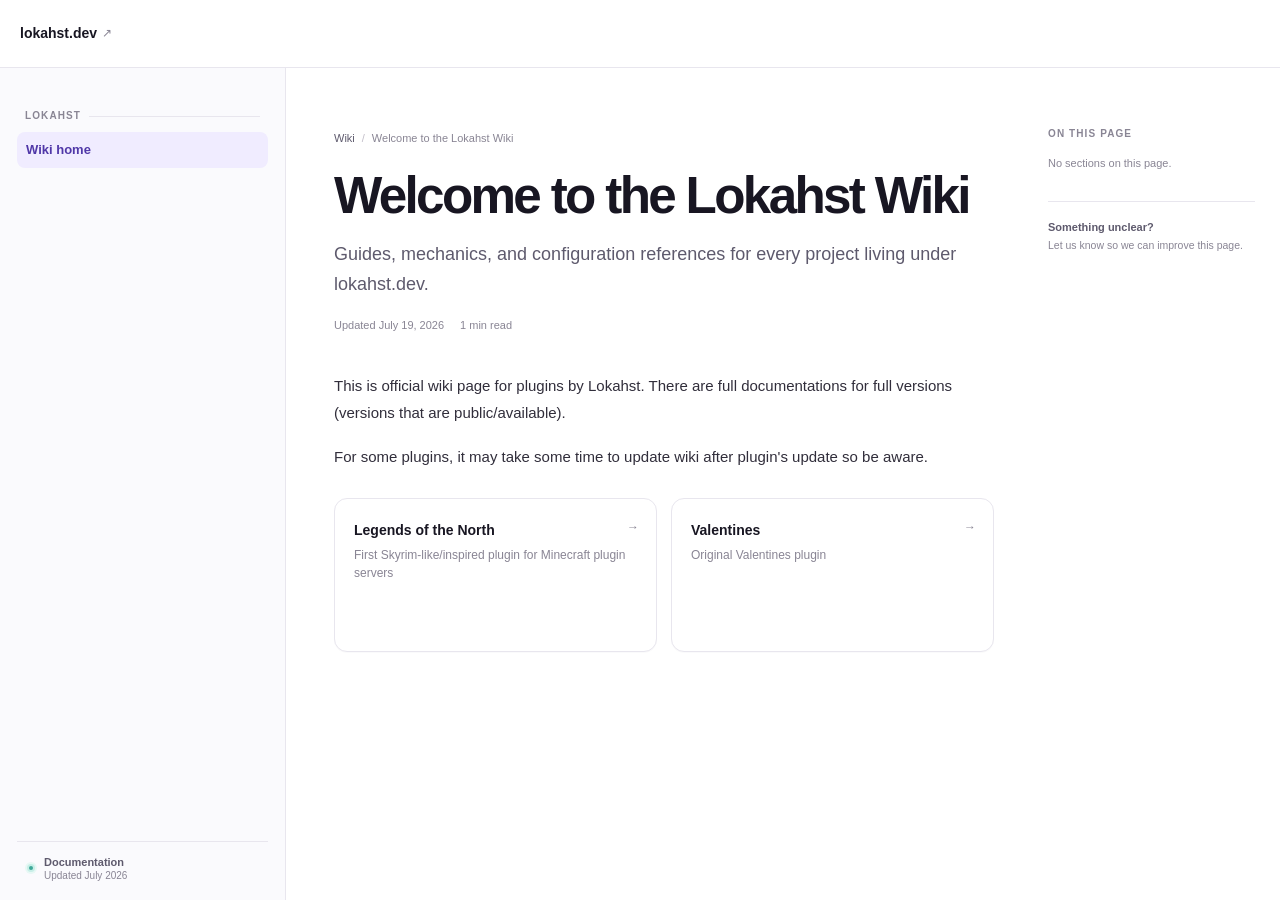
==== index.html @ 02d6e1db "Add files via upload" ====
<html lang="en">
  <head>
    <meta charset="UTF-8">
    <meta http-equiv="X-UA-Compatible" content="IE=edge">
    <meta name="viewport" content="width=device-width, initial-scale=1">
    <link rel="stylesheet" href="/styling/style.css">
    <link rel="stylesheet" href="/styling/markdown.css">
    <link rel="stylesheet" href="/styling/responsive.css">

    <title>Lokahst.dev - wiki</title>

    <meta name="description" content="Documentation for all Lokahst's plugins.">
    <meta name="author" content="Lokahst.dev">
    <meta name="robots" content="index, follow, max-image-preview:large">
    <meta name="googlebot" content="index, follow">
    <meta name="theme-color" content="#f7f8fa">
    <meta name="application-name" content="Lokahst.dev">
    <meta name="generator" content="Lokahst.dev">
    <meta name="referrer" content="strict-origin-when-cross-origin">
    <link rel="canonical" href="https://wiki.lokahst.dev/">
    <link rel="icon" href="https://avatars.githubusercontent.com/u/301464382?s=400">
    <link rel="icon" type="image/png" sizes="512x512" href="https://avatars.githubusercontent.com/u/301464382?s=400">
    <link rel="icon" type="image/png" sizes="256x256" href="https://avatars.githubusercontent.com/u/301464382?s=400">
    <link rel="apple-touch-icon" sizes="180x180" href="https://avatars.githubusercontent.com/u/301464382?s=400">

    <meta property="og:type" content="website">
    <meta property="og:site_name" content="LokAhst">
    <meta property="og:title" content="Lokahst.dev - wiki">
    <meta property="og:description" content="Documentation for all Lokahst's plugins.">
    <meta property="og:url" content="https://wiki.lokahst.dev/">
    <meta property="og:image" content="https://avatars.githubusercontent.com/u/301464382?s=400">

    <meta property="og:image:width" content="1200">

    <meta property="og:image:height" content="630">

    <meta property="og:image:alt" content="Minecraft Plugin Developer">
    <meta name="twitter:card" content="summary_large_image">
    <meta name="twitter:title" content="Lokahst.dev - wiki">
    <meta name="twitter:description" content="Documentation for all Lokahst's plugins.">
    <meta name="twitter:image" content="https://avatars.githubusercontent.com/u/301464382?s=400">

    <meta name="keywords" content="LokAhst, Lokahst developer, developer, Minecraft, Java, Bedrock, Minecraft plugin developer, Minecraft plugins, PaperMC, mc, RPG, Minecraft RPG plugins, Modrinth, spigot, bukkit, purpur, Minecraft survival, Minecraft adventure, Minecraft skyrim-focused plugin, LOTN, Legends of the North, Valentines plugin, Minecraft Valentines, Minecraft skyrim-like plugin, Skyrim, The Elder Scrolls V">
    <script type="application/ld+json">
      {
        "@context": "https://schema.org",
        "@type": "Person",
        "name": "Lokahst.dev",
        "url": "https://wiki.lokahst.dev",
        "logo": "https://avatars.githubusercontent.com/u/301464382?s=400",
        "description": "Documentation for all Lokahst's plugins.",
        "sameAs": ["https://github.com/lokahst", "https://modrinth.com/user/lokahst", "https://lokahst.dev/discord"]
      }
    </script>
  </head>

  <body>
    <a class="skip-link" href="#wiki-content">Skip to content</a>

    <header class="topbar">
      <div class="topbar__brand">
        <button class="menu-button" id="menu-button" type="button" aria-label="Open navigation" aria-expanded="false">Menu</button>
        <a class="site-link" href="https://lokahst.dev" target="_blank" rel="noreferrer">lokahst.dev <span aria-hidden="true">↗</span></a>
      </div>
    </header>

    <div class="app-shell">
      <aside class="sidebar" id="sidebar" aria-label="Documentation navigation">
        <div class="sidebar__inner">
          <nav class="nav-tree" id="nav-tree"></nav>

          <div class="sidebar__footer">
            <span class="status-dot" aria-hidden="true"></span>
            <span><strong>Documentation</strong><small>Updated July 2026</small></span>
          </div>
        </div>
      </aside>

      <button class="sidebar-scrim" id="sidebar-scrim" type="button" aria-label="Close navigation" hidden></button>

      <main class="main-column">
        <div class="content-wrap">
          <article class="wiki-article" id="wiki-content" tabindex="-1" aria-live="polite">
            <div class="loading-state">
              <span class="loading-state__mark"></span>
              <span>Opening the wiki...</span>
            </div>
          </article>
        </div>
      </main>

      <aside class="toc" id="toc" aria-label="On this page">
        <div class="toc__inner">
          <p class="eyebrow">On this page</p>
          <nav id="toc-links"></nav>
          <div class="toc__help">
            <p><strong>Something unclear?</strong><span>Let us know so we can improve this page.</span></p>
          </div>
        </div>
      </aside>
    </div>

    <noscript>
      <div class="noscript">This wiki needs JavaScript enabled to load Markdown pages.</div>
    </noscript>

    <script src="/scripting/projects.js"></script>
    <script src="/scripting/markdown.js"></script>
    <script src="/scripting/wiki.js"></script>
  </body>
</html>
---- styling/style.css ----
:root{color-scheme:light;--paper:#fff;--paper-soft:#fafafd;--ink:#181622;--ink-soft:#5e5a6d;--ink-faint:#898594;--line:#e8e6ee;--line-strong:#dcd9e5;--accent:#6b52c8;--accent-dark:#5038a8;--accent-soft:#f0ecff;--accent-softer:#f8f6ff;--shadow-sm:0 1px 2px #1816220d 0 6px 18px #1816220a;--shadow-lg:0 24px 70px #1f1a302e;--topbar-height:68px;--sidebar-width:286px;--toc-width:238px;font-family:Inter,ui-sans-serif,-apple-system,BlinkMacSystemFont,"Segoe UI",sans-serif;font-synthesis:none}
*{box-sizing:border-box}
html{scroll-behavior:smooth;scroll-padding-top:calc(var(--topbar-height) + 28px)}
body{margin:0;min-width:320px;background:var(--paper);color:var(--ink);font-size:15px;line-height:1.6;-webkit-font-smoothing:antialiased}
button{font:inherit}
button,a{-webkit-tap-highlight-color:transparent}
a{color:inherit}
.skip-link{position:fixed;z-index:100;top:10px;left:10px;padding:9px 13px;border-radius:8px;background:var(--ink);color:#fff;transform:translateY(-150%);transition:transform 160ms ease}
.skip-link:focus{transform:translateY(0)}
.topbar{position:fixed;z-index:40;inset:0 0 auto 0;height:var(--topbar-height);display:flex;align-items:center;justify-content:flex-start;padding:0 24px 0 20px;border-bottom:1px solid var(--line);background:#fffffff0;backdrop-filter:blur(14px)}
.topbar__brand{display:flex;align-items:center}
.site-link{display:inline-flex;align-items:center;gap:5px;color:var(--ink);font-size:14px;font-weight:700;text-decoration:none}
.site-link:hover{color:var(--accent)}
.site-link span{color:var(--ink-faint);font-size:12px}
.menu-button{display:none;padding:7px 10px;border:1px solid var(--line);border-radius:8px;background:var(--paper);color:var(--ink);font-size:12px;font-weight:650;cursor:pointer;margin-right:10px}
.app-shell{min-height:100vh;display:grid;grid-template-columns:var(--sidebar-width) minmax(0,1fr) var(--toc-width);padding-top:var(--topbar-height)}
.sidebar{position:fixed;z-index:30;top:var(--topbar-height);bottom:0;left:0;width:var(--sidebar-width);border-right:1px solid var(--line);background:var(--paper-soft);overflow:hidden}
.sidebar__inner{height:100%;display:flex;flex-direction:column;padding:18px 14px 14px;overflow-y:auto;scrollbar-width:thin;scrollbar-color:#d8d4df transparent}
.nav-tree{flex:1;padding:22px 3px 20px}
.nav-project + .nav-project{margin-top:25px}
.nav-project__title{display:flex;align-items:center;gap:8px;margin:0 8px 8px;color:var(--ink-faint);font-size:10px;font-weight:780;letter-spacing:.11em;text-transform:uppercase}
.nav-project__title::after{height:1px;flex:1;background:var(--line);content:""}
.nav-project__title span{flex:0 0 auto}
.nav-link,.nav-section__toggle{width:100%;min-height:36px;display:flex;align-items:center;gap:9px;padding:7px 9px;border:0;border-radius:8px;background:transparent;color:var(--ink-soft);font-size:13px;font-weight:560;text-align:left;text-decoration:none;cursor:pointer;transition:background 130ms ease,color 130ms ease}
.nav-link:hover,.nav-section__toggle:hover{background:#f0eef5;color:var(--ink)}
.nav-link.active{background:var(--accent-soft);color:var(--accent-dark);font-weight:700}
.nav-section__toggle span{flex:1}
.nav-section__toggle::after{width:6px;height:6px;flex:0 0 auto;margin:0 4px 0 8px;border-right:1.5px solid var(--ink-faint);border-bottom:1.5px solid var(--ink-faint);content:"";transform:rotate(-45deg);transition:transform 150ms ease}
.nav-section__toggle[aria-expanded="true"]::after{transform:rotate(45deg)}
.nav-section__children{position:relative;margin-left:16px;padding-left:9px}
.nav-section__children::before{position:absolute;inset:2px auto 5px 0;width:1px;background:var(--line);content:""}
.nav-section__children[hidden]{display:none}
.nav-section__children .nav-link{min-height:32px;padding-top:5px;padding-bottom:5px;font-size:12.5px}
.sidebar__footer{display:flex;align-items:center;gap:9px;margin:0 3px;padding:13px 10px 4px;border-top:1px solid var(--line);color:var(--ink-soft);line-height:1.3}
.sidebar__footer > span:last-child{display:flex;flex-direction:column}
.sidebar__footer strong{font-size:11px;font-weight:680}
.sidebar__footer small{color:var(--ink-faint);font-size:10px}
.status-dot{width:8px;height:8px;flex:0 0 auto;border:2px solid #c7eee7;border-radius:50%;background:#3da898;box-shadow:0 0 0 2px #e8f8f5}
.main-column{grid-column:2;min-width:0}
.content-wrap{width:min(100%,860px);margin:0 auto;padding:62px 48px 40px}
.wiki-article{min-height:58vh;outline:none}
.toc{position:fixed;z-index:10;top:var(--topbar-height);right:0;bottom:0;width:var(--toc-width);background:var(--paper)}
.toc__inner{max-height:100%;padding:58px 25px 30px 6px;overflow-y:auto}
.eyebrow{margin:0 0 13px;color:var(--ink-faint);font-size:10px;font-weight:780;letter-spacing:.11em;text-transform:uppercase}
#toc-links{display:flex;flex-direction:column}
#toc-links a{position:relative;padding:5px 0 5px 12px;border-left:1px solid var(--line);color:var(--ink-faint);font-size:12px;line-height:1.45;text-decoration:none;transition:color 130ms ease,border-color 130ms ease}
#toc-links a:hover,#toc-links a.active{border-left-color:var(--accent);color:var(--accent-dark)}
#toc-links a[data-level="3"]{padding-left:23px;font-size:11.5px}
.toc__help{display:flex;gap:10px;margin-top:28px;padding-top:18px;border-top:1px solid var(--line);color:var(--ink-faint)}
.toc__help p{display:flex;flex-direction:column;margin:0;font-size:10.5px;line-height:1.45}
.toc__help strong{margin-bottom:2px;color:var(--ink-soft);font-size:11px}
.toc-empty{color:var(--ink-faint);font-size:11px}
.loading-state{min-height:280px;display:grid;place-items:center;align-content:center;gap:15px;color:var(--ink-faint);font-size:13px}
.loading-state__mark{width:26px;height:26px;border:2px solid var(--line);border-top-color:var(--accent);border-radius:50%;animation:spin 700ms linear infinite}
@keyframes spin {
to{transform:rotate(360deg)}
}
.sidebar-scrim{display:none}
.noscript{position:fixed;z-index:100;inset:auto 16px 16px 16px;padding:12px 16px;border-radius:10px;background:#332d45;color:#fff;text-align:center}
@media (prefers-reduced-motion: reduce) {
html{scroll-behavior:auto}
*,::before,::after{scroll-behavior:auto!important;animation-duration:.01ms!important;transition-duration:.01ms!important}
}
---- styling/markdown.css ----
.article-head { margin-bottom: 38px; }
.breadcrumbs { display: flex; flex-wrap: wrap; align-items: center; gap: 7px; margin-bottom: 21px; color: var(--ink-faint); font-size: 11px; }
.breadcrumbs a { color: var(--ink-soft); text-decoration: none; }
.breadcrumbs a:hover { color: var(--accent); }
.breadcrumb-separator { color: #c2bec9; }

.article-head h1 { margin: 0; color: var(--ink); font-size: clamp(2.35rem, 4vw, 3.45rem); font-weight: 760; letter-spacing: -0.052em; line-height: 1.06; }
.article-head .lead { max-width: 690px; margin: 17px 0 0; color: var(--ink-soft); font-size: 18px; line-height: 1.65; }
.article-meta { display: flex; flex-wrap: wrap; align-items: center; gap: 7px 16px; margin-top: 18px; color: var(--ink-faint); font-size: 11px; }
.article-meta span { display: inline-flex; align-items: center; gap: 6px; }

.markdown-body { color: #312e3b; font-size: 15px; line-height: 1.78; }
.markdown-body > *:first-child { margin-top: 0; }
.markdown-body h1, .markdown-body h2, .markdown-body h3, .markdown-body h4, .markdown-body h5, .markdown-body h6 { position: relative; color: var(--ink); font-weight: 720; letter-spacing: -0.025em; scroll-margin-top: calc(var(--topbar-height) + 28px); }
.markdown-body h1 { margin: 58px 0 19px; font-size: 31px; line-height: 1.22; }
.markdown-body h2 { margin: 54px 0 17px; padding-top: 3px; font-size: 27px; line-height: 1.28; }
.markdown-body h3 { margin: 34px 0 12px; font-size: 20px; line-height: 1.35; }
.markdown-body h4 { margin: 27px 0 9px; font-size: 16px; }
.markdown-body h5, .markdown-body h6 { margin: 23px 0 8px; font-size: 14px; }
.markdown-body .heading-anchor { margin-left: 7px; color: #b7b1c4; font-weight: 500; opacity: 0; text-decoration: none; transition: opacity 130ms ease; }
.markdown-body :is(h1, h2, h3, h4, h5, h6):hover .heading-anchor, .markdown-body .heading-anchor:focus { opacity: 1; }
.markdown-body p { margin: 0 0 18px; }
.markdown-body strong { color: #262331; font-weight: 710; }
.markdown-body a { color: var(--accent-dark); font-weight: 600; text-decoration-color: #c3b9e8; text-decoration-thickness: 1px; text-underline-offset: 3px; }
.markdown-body a:hover { color: var(--accent); text-decoration-color: var(--accent); }
.markdown-body img { max-width: 100%; height: auto; display: block; margin: 24px auto; border-radius: 10px; }
.markdown-body ul, .markdown-body ol { margin: 12px 0 22px; padding-left: 23px; }
.markdown-body li { margin: 7px 0; padding-left: 4px; }
.markdown-body li::marker { color: var(--accent); font-weight: 700; }
.markdown-body hr { height: 1px; margin: 42px 0; border: 0; background: var(--line); }

.markdown-body blockquote { margin: 25px 0; padding: 16px 18px; border: 1px solid #ded8f4; border-left: 3px solid var(--accent); border-radius: 0 10px 10px 0; background: var(--accent-softer); color: #494357; }
.markdown-body blockquote > *:last-child { margin-bottom: 0; }
.markdown-body blockquote strong:first-child { color: var(--accent-dark); }

.markdown-body code { padding: 2px 5px; border: 1px solid #e4e1e9; border-radius: 5px; background: #f5f3f7; color: #a33c5d; font: 0.88em/1.5 "SFMono-Regular", Consolas, "Liberation Mono", monospace; }
.code-block { position: relative; margin: 23px 0; }
.code-block__bar { min-height: 37px; display: flex; align-items: center; justify-content: space-between; padding: 0 8px 0 14px; border: 1px solid #353140; border-bottom: 0; border-radius: 10px 10px 0 0; background: #2d2936; color: #b8b1c6; }
.code-block__bar span { font: 600 10px/1 ui-monospace, SFMono-Regular, Consolas, monospace; letter-spacing: 0.06em; text-transform: uppercase; }
.code-copy { display: flex; align-items: center; gap: 5px; padding: 5px 7px; border: 0; border-radius: 5px; background: transparent; color: #c8c1d4; font-size: 10px; cursor: pointer; }
.code-copy:hover { background: #413b4d; color: #fff; }
.markdown-body pre { margin: 0; padding: 18px; border: 1px solid #353140; border-radius: 0 0 10px 10px; background: #201d28; color: #eeeaf5; overflow-x: auto; }
.markdown-body pre code { padding: 0; border: 0; background: transparent; color: inherit; font-size: 12px; line-height: 1.7; }

.table-wrap { margin: 23px 0; border: 1px solid var(--line); border-radius: 10px; overflow-x: auto; }
.markdown-body table { width: 100%; border-collapse: collapse; font-size: 13px; line-height: 1.55; }
.markdown-body th, .markdown-body td { padding: 12px 14px; border-bottom: 1px solid var(--line); text-align: left; vertical-align: top; }
.markdown-body tr:last-child td { border-bottom: 0; }
.markdown-body th { background: var(--paper-soft); color: var(--ink-soft); font-size: 11px; font-weight: 740; letter-spacing: 0.035em; text-transform: uppercase; }
.markdown-body td:first-child { color: var(--ink); font-weight: 600; }

.doc-card-grid { display: grid; grid-template-columns: repeat(2, minmax(0, 1fr)); gap: 14px; margin: 27px 0 34px; }
.doc-card { position: relative; min-height: 154px; display: flex; flex-direction: column; padding: 19px; border: 1px solid var(--line); border-radius: 13px; background: var(--paper); text-decoration: none !important; box-shadow: 0 1px 0 rgba(31, 26, 48, 0.02); transition: transform 160ms ease, border-color 160ms ease, box-shadow 160ms ease; }
.doc-card:hover { transform: translateY(-3px); border-color: #cdc6e0; box-shadow: var(--shadow-sm); }
.doc-card strong { margin-bottom: 3px; color: var(--ink); font-size: 14px; }
.doc-card span { color: var(--ink-faint); font-size: 12px; font-weight: 450; line-height: 1.5; }
.doc-card__arrow { position: absolute; top: 19px; right: 17px; color: #aaa4b6; }

.callout { display: block; margin: 24px 0; padding: 15px 17px; border: 1px solid #d8d1f0; border-radius: 10px; background: var(--accent-softer); }
.callout--warning { border-color: #f0d9ad; background: #fffaf0; }
.callout--success { border-color: #cbe8e2; background: #f1fbf9; }
.callout__body { min-width: 0; }
.callout__title { display: block; margin-bottom: 2px; color: var(--ink); font-size: 12px; font-weight: 730; }
.callout__body > * { color: var(--ink-soft); font-size: 12.5px; line-height: 1.6; }
.callout__body > :last-child { margin-bottom: 0; }
.callout__body > :first-child:not(.callout__title) { margin-top: 0; }

.spoiler { margin: 24px 0; border: 1px solid var(--line-strong); border-radius: 10px; background: var(--paper); overflow: hidden; }
.spoiler summary { position: relative; padding: 14px 44px 14px 16px; color: var(--ink); font-size: 13px; font-weight: 700; list-style: none; cursor: pointer; user-select: none; }
.spoiler summary::-webkit-details-marker { display: none; }
.spoiler summary::after { position: absolute; top: 50%; right: 18px; width: 7px; height: 7px; border-right: 1.5px solid var(--ink-faint); border-bottom: 1.5px solid var(--ink-faint); content: ""; transform: translateY(-65%) rotate(45deg); transition: transform 150ms ease; }
.spoiler[open] summary::after { transform: translateY(-35%) rotate(225deg); }
.spoiler summary:hover { background: var(--paper-soft); }
.spoiler__content { padding: 17px 17px 1px; border-top: 1px solid var(--line); }
.spoiler__content > :first-child { margin-top: 0; }
.spoiler__content > :last-child { margin-bottom: 16px; }
.spoiler__content > .code-block:first-child { margin-top: 0; }

.steps { margin: 26px 0; counter-reset: steps; }
.step { position: relative; min-height: 66px; margin-left: 17px; padding: 0 0 29px 35px; border-left: 1px solid var(--line-strong); counter-increment: steps; }
.step:last-child { padding-bottom: 0; border-color: transparent; }
.step::before { position: absolute; top: -2px; left: -17px; width: 32px; height: 32px; display: grid; place-items: center; border: 1px solid #d6cfed; border-radius: 50%; background: var(--paper); color: var(--accent-dark); font-size: 11px; font-weight: 750; content: counter(steps); }
.step strong { display: block; margin-bottom: 3px; font-size: 13.5px; }
.step p { margin: 0; color: var(--ink-soft); font-size: 13px; }

.article-error { min-height: 420px; display: grid; place-items: center; align-content: center; text-align: center; }
.article-error__code { margin-bottom: 10px; color: var(--accent); font-size: 12px; font-weight: 760; letter-spacing: 0.12em; text-transform: uppercase; }
.article-error h1 { margin: 0 0 10px; font-size: 38px; letter-spacing: -0.04em; }
.article-error p { max-width: 430px; margin: 0 0 20px; color: var(--ink-soft); }
.article-error__retry { padding: 9px 14px; border: 0; border-radius: 8px; background: var(--accent); color: #fff; font-weight: 650; cursor: pointer; }
.article-error__retry:hover { background: var(--accent-dark); }
---- styling/responsive.css ----
@media (max-width: 1180px) {
:root{--toc-width:210px;--sidebar-width:265px}
.content-wrap{padding-inline:38px}
.toc__inner{padding-right:16px}
}
@media (max-width: 980px) {
:root{--sidebar-width:278px}
.app-shell{display:block}
.main-column{margin-left:var(--sidebar-width)}
.toc{display:none}
.content-wrap{max-width:790px;padding-inline:46px}
}
@media (max-width: 760px) {
:root{--topbar-height:62px}
.topbar{padding-inline:13px}
.menu-button{display:inline-flex}
.sidebar{top:var(--topbar-height);width:min(86vw,304px);transform:translateX(-102%);box-shadow:none;transition:transform 220ms cubic-bezier(.2,.7,.2,1)}
.sidebar.open{transform:translateX(0);box-shadow:var(--shadow-lg)}
.sidebar__inner{padding-top:17px}
.sidebar-scrim{position:fixed;z-index:25;inset:0;width:100%;height:100%;display:block;padding:0;border:0;background:#1c182a4d;backdrop-filter:blur(2px)}
.sidebar-scrim[hidden]{display:none}
body.menu-open{overflow:hidden}
.main-column{margin-left:0}
.content-wrap{width:100%;padding:42px 24px 30px}
.article-head{margin-bottom:32px}
.article-head h1{font-size:clamp(2.15rem,11vw,3rem)}
.article-head .lead{font-size:16px;line-height:1.6}
.markdown-body h2{margin-top:44px;font-size:24px}
}
@media (max-width: 520px) {
.content-wrap{padding-inline:19px}
.breadcrumbs{margin-bottom:17px}
.article-head h1{letter-spacing:-.045em}
.article-head .lead{margin-top:13px}
.article-meta{align-items:flex-start;flex-direction:column}
.doc-card-grid{grid-template-columns:1fr}
.doc-card{min-height:138px}
.markdown-body{font-size:14.5px}
.markdown-body h2{font-size:22px}
.markdown-body h3{font-size:18px}
.markdown-body blockquote{padding-inline:14px}
.table-wrap{margin-right:-10px}
}
@media print {
.topbar,.sidebar,.toc{display:none!important}
.app-shell{display:block;padding:0}
.main-column{margin:0}
.content-wrap{width:100%;max-width:none;padding:0}
.markdown-body a{color:inherit}
}

/* Faster loading, right? */
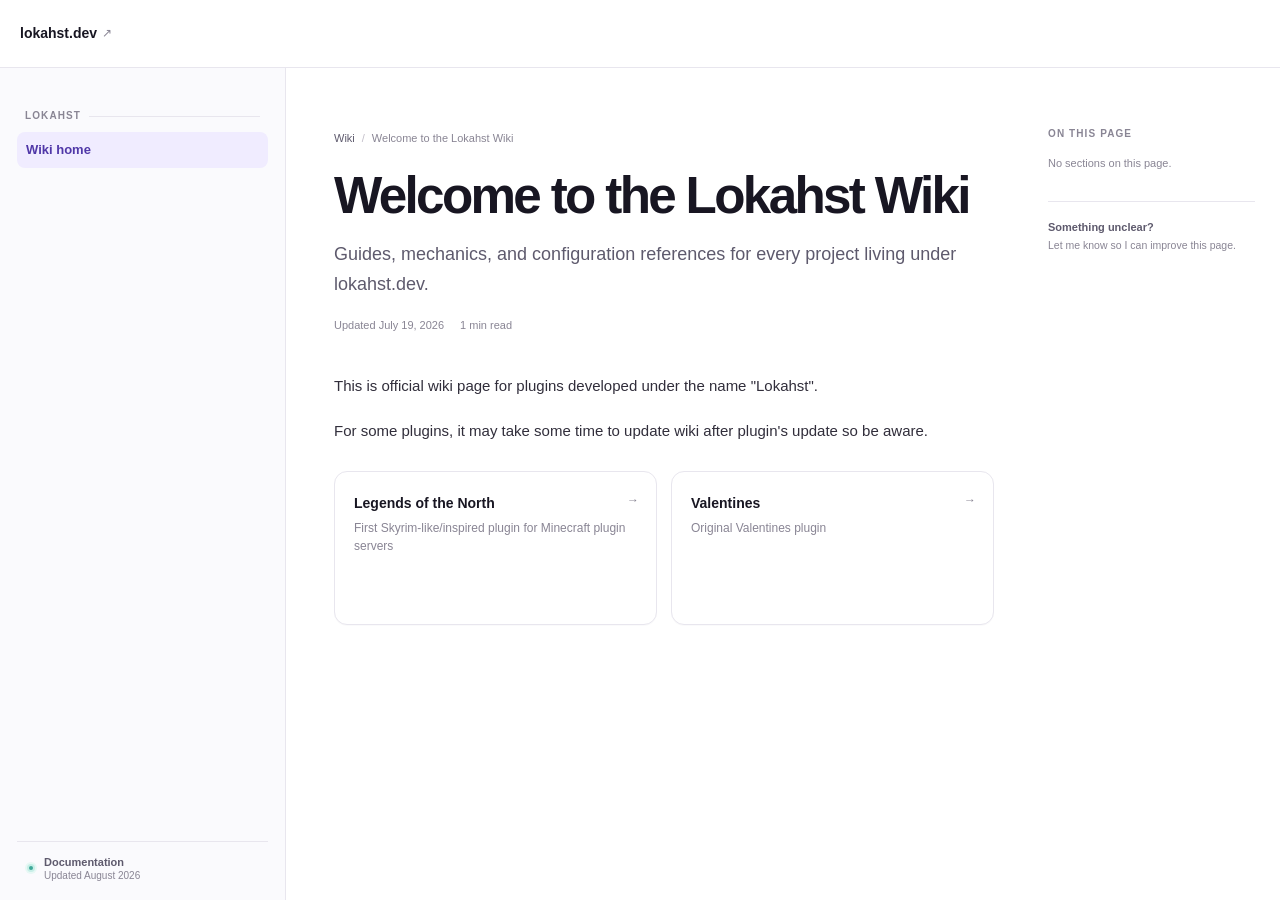
==== commit 53d64472: "Add files via upload" ====
--- a/index.html
+++ b/index.html
@@ -71,7 +71,7 @@
 
           <div class="sidebar__footer">
             <span class="status-dot" aria-hidden="true"></span>
-            <span><strong>Documentation</strong><small>Updated July 2026</small></span>
+            <span><strong>Documentation</strong><small>Updated August 2026</small></span>
           </div>
         </div>
       </aside>
@@ -94,7 +94,7 @@
           <p class="eyebrow">On this page</p>
           <nav id="toc-links"></nav>
           <div class="toc__help">
-            <p><strong>Something unclear?</strong><span>Let us know so we can improve this page.</span></p>
+            <p><strong>Something unclear?</strong><span>Let me know so I can improve this page.</span></p>
           </div>
         </div>
       </aside>
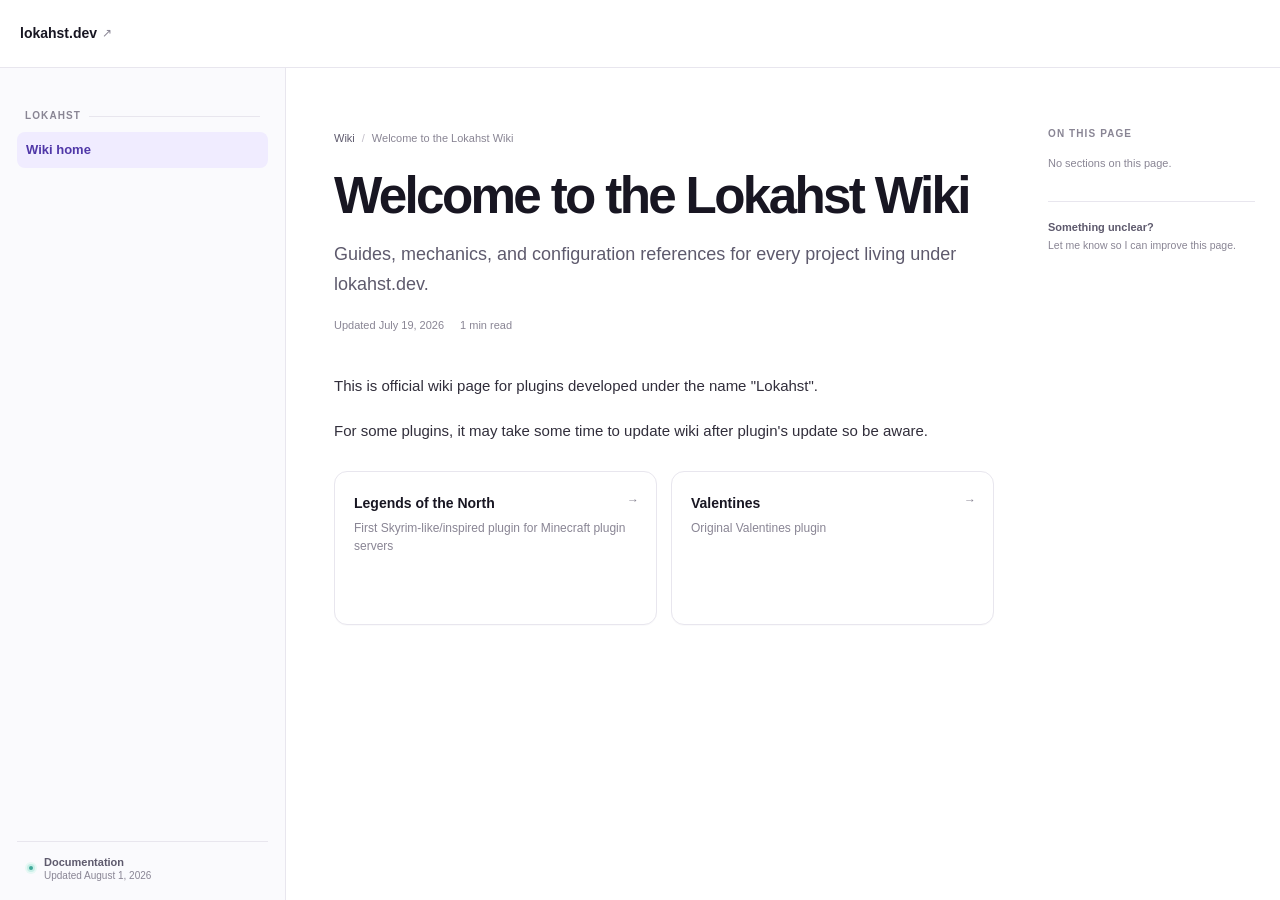
==== commit c3f694ab: "Update index.html" ====
--- a/index.html
+++ b/index.html
@@ -9,7 +9,7 @@
 
     <title>Lokahst.dev - wiki</title>
 
-    <meta name="description" content="Documentation for all Lokahst's plugins.">
+    <meta name="description" content="Documentation for all plugins.">
     <meta name="author" content="Lokahst.dev">
     <meta name="robots" content="index, follow, max-image-preview:large">
     <meta name="googlebot" content="index, follow">
@@ -26,7 +26,7 @@
     <meta property="og:type" content="website">
     <meta property="og:site_name" content="LokAhst">
     <meta property="og:title" content="Lokahst.dev - wiki">
-    <meta property="og:description" content="Documentation for all Lokahst's plugins.">
+    <meta property="og:description" content="Documentation for all plugins.">
     <meta property="og:url" content="https://wiki.lokahst.dev/">
     <meta property="og:image" content="https://avatars.githubusercontent.com/u/301464382?s=400">
 
@@ -34,13 +34,13 @@
 
     <meta property="og:image:height" content="630">
 
-    <meta property="og:image:alt" content="Minecraft Plugin Developer">
+    <meta property="og:image:alt" content="Minecraft Plugin Development">
     <meta name="twitter:card" content="summary_large_image">
     <meta name="twitter:title" content="Lokahst.dev - wiki">
-    <meta name="twitter:description" content="Documentation for all Lokahst's plugins.">
+    <meta name="twitter:description" content="Documentation for all Lokahst's development plugins.">
     <meta name="twitter:image" content="https://avatars.githubusercontent.com/u/301464382?s=400">
 
-    <meta name="keywords" content="LokAhst, Lokahst developer, developer, Minecraft, Java, Bedrock, Minecraft plugin developer, Minecraft plugins, PaperMC, mc, RPG, Minecraft RPG plugins, Modrinth, spigot, bukkit, purpur, Minecraft survival, Minecraft adventure, Minecraft skyrim-focused plugin, LOTN, Legends of the North, Valentines plugin, Minecraft Valentines, Minecraft skyrim-like plugin, Skyrim, The Elder Scrolls V">
+    <meta name="keywords" content="LokAhst, Wejkey Minecraft Plugin Development, developer, Minecraft, Java, Bedrock, Minecraft plugins, PaperMC, mc, RPG, Minecraft RPG plugins, Modrinth, spigot, bukkit, purpur, Minecraft survival, Minecraft adventure, Minecraft skyrim-focused plugin, LOTN, Legends of the North, Valentines plugin, Minecraft Valentines, Minecraft skyrim-like plugin, Skyrim, The Elder Scrolls V">
     <script type="application/ld+json">
       {
         "@context": "https://schema.org",
@@ -71,7 +71,7 @@
 
           <div class="sidebar__footer">
             <span class="status-dot" aria-hidden="true"></span>
-            <span><strong>Documentation</strong><small>Updated August 2026</small></span>
+            <span><strong>Documentation</strong><small>Updated August 1, 2026</small></span>
           </div>
         </div>
       </aside>
@@ -101,11 +101,11 @@
     </div>
 
     <noscript>
-      <div class="noscript">This wiki needs JavaScript enabled to load Markdown pages.</div>
+      <div class="noscript">This wiki needs javascript enabled to load Markdown pages.</div>
     </noscript>
 
     <script src="/scripting/projects.js"></script>
     <script src="/scripting/markdown.js"></script>
     <script src="/scripting/wiki.js"></script>
   </body>
-</html>+</html>
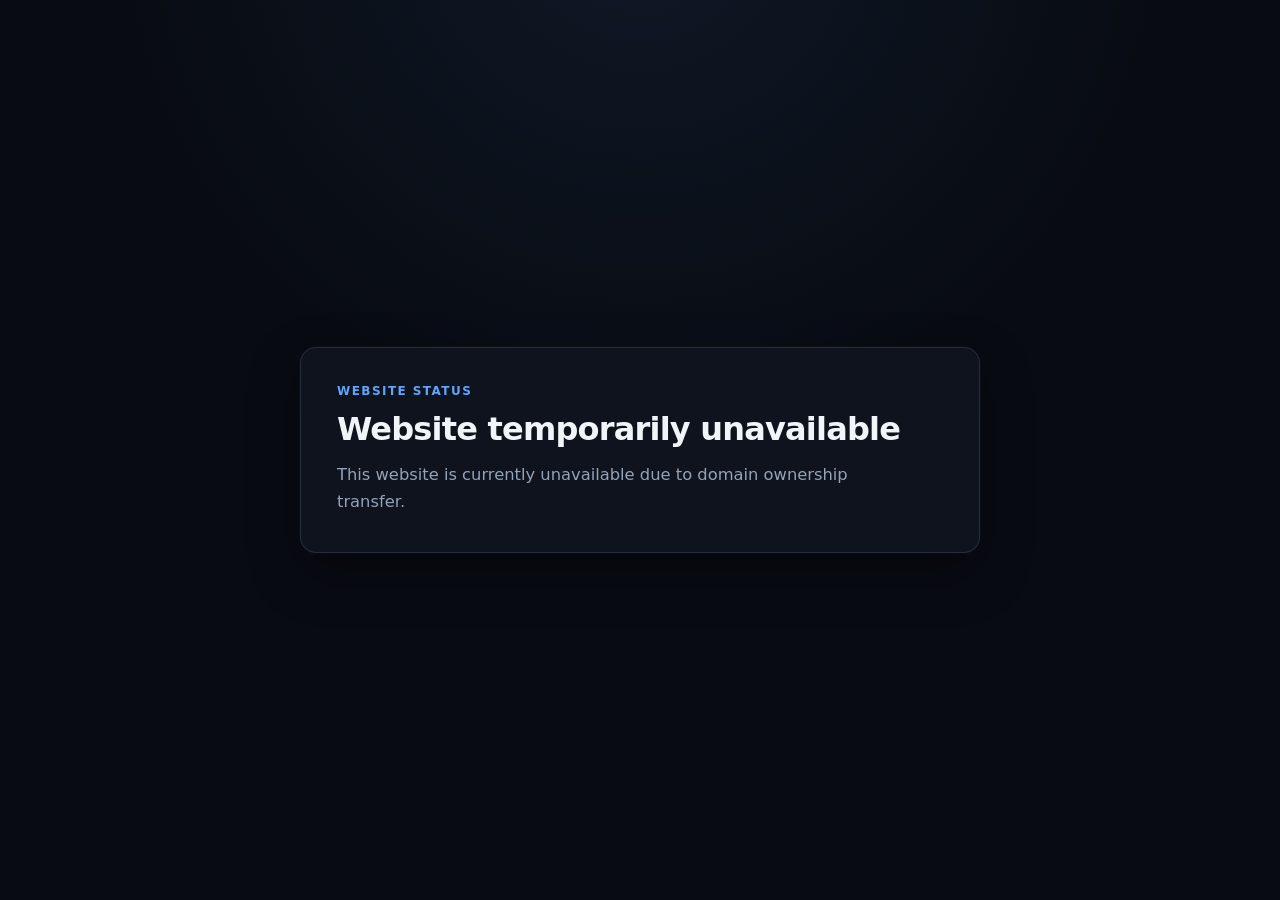
==== commit a5225eff: "Update index.html" ====
--- a/index.html
+++ b/index.html
@@ -1,111 +1,163 @@
+<!DOCTYPE html>
 <html lang="en">
-  <head>
-    <meta charset="UTF-8">
-    <meta http-equiv="X-UA-Compatible" content="IE=edge">
-    <meta name="viewport" content="width=device-width, initial-scale=1">
-    <link rel="stylesheet" href="/styling/style.css">
-    <link rel="stylesheet" href="/styling/markdown.css">
-    <link rel="stylesheet" href="/styling/responsive.css">
+<head>
+  <meta charset="utf-8">
+  <meta name="viewport" content="width=device-width, initial-scale=1">
 
-    <title>Lokahst.dev - wiki</title>
+  <title>Website Unavailable</title>
+  <meta name="description" content="This website is currently unavailable.">
 
-    <meta name="description" content="Documentation for all plugins.">
-    <meta name="author" content="Lokahst.dev">
-    <meta name="robots" content="index, follow, max-image-preview:large">
-    <meta name="googlebot" content="index, follow">
-    <meta name="theme-color" content="#f7f8fa">
-    <meta name="application-name" content="Lokahst.dev">
-    <meta name="generator" content="Lokahst.dev">
-    <meta name="referrer" content="strict-origin-when-cross-origin">
-    <link rel="canonical" href="https://wiki.lokahst.dev/">
-    <link rel="icon" href="https://avatars.githubusercontent.com/u/301464382?s=400">
-    <link rel="icon" type="image/png" sizes="512x512" href="https://avatars.githubusercontent.com/u/301464382?s=400">
-    <link rel="icon" type="image/png" sizes="256x256" href="https://avatars.githubusercontent.com/u/301464382?s=400">
-    <link rel="apple-touch-icon" sizes="180x180" href="https://avatars.githubusercontent.com/u/301464382?s=400">
+  <meta property="og:type" content="website">
+  <meta property="og:title" content="Website Unavailable">
+  <meta property="og:description" content="This website is currently unavailable.">
 
-    <meta property="og:type" content="website">
-    <meta property="og:site_name" content="LokAhst">
-    <meta property="og:title" content="Lokahst.dev - wiki">
-    <meta property="og:description" content="Documentation for all plugins.">
-    <meta property="og:url" content="https://wiki.lokahst.dev/">
-    <meta property="og:image" content="https://avatars.githubusercontent.com/u/301464382?s=400">
+  <meta name="twitter:card" content="summary">
+  <meta name="twitter:title" content="Website Unavailable">
+  <meta name="twitter:description" content="This website is currently unavailable.">
 
-    <meta property="og:image:width" content="1200">
+  <style>
+    :root {
+      --bg: #080b12;
+      --bg-soft: #0d111a;
+      --card: rgba(17, 23, 34, 0.78);
 
-    <meta property="og:image:height" content="630">
+      --border: rgba(148, 163, 184, 0.18);
+      --border-strong: rgba(148, 163, 184, 0.28);
 
-    <meta property="og:image:alt" content="Minecraft Plugin Development">
-    <meta name="twitter:card" content="summary_large_image">
-    <meta name="twitter:title" content="Lokahst.dev - wiki">
-    <meta name="twitter:description" content="Documentation for all Lokahst's development plugins.">
-    <meta name="twitter:image" content="https://avatars.githubusercontent.com/u/301464382?s=400">
+      --text: #f1f5f9;
+      --muted: #94a3b8;
+      --subtle: #64748b;
 
-    <meta name="keywords" content="LokAhst, Wejkey Minecraft Plugin Development, developer, Minecraft, Java, Bedrock, Minecraft plugins, PaperMC, mc, RPG, Minecraft RPG plugins, Modrinth, spigot, bukkit, purpur, Minecraft survival, Minecraft adventure, Minecraft skyrim-focused plugin, LOTN, Legends of the North, Valentines plugin, Minecraft Valentines, Minecraft skyrim-like plugin, Skyrim, The Elder Scrolls V">
-    <script type="application/ld+json">
-      {
-        "@context": "https://schema.org",
-        "@type": "Person",
-        "name": "Lokahst.dev",
-        "url": "https://wiki.lokahst.dev",
-        "logo": "https://avatars.githubusercontent.com/u/301464382?s=400",
-        "description": "Documentation for all Lokahst's plugins.",
-        "sameAs": ["https://github.com/lokahst", "https://modrinth.com/user/lokahst", "https://lokahst.dev/discord"]
+      --accent: #60a5fa;
+      --accent-soft: rgba(96, 165, 250, 0.12);
+    }
+
+    * {
+      box-sizing: border-box;
+    }
+
+    body {
+      margin: 0;
+      min-height: 100vh;
+      padding: 1.5rem;
+
+      display: grid;
+      place-items: center;
+
+      font-family:
+        Inter,
+        ui-sans-serif,
+        system-ui,
+        -apple-system,
+        BlinkMacSystemFont,
+        "Segoe UI",
+        Roboto,
+        sans-serif;
+
+      color: var(--text);
+
+      background:
+        radial-gradient(
+          circle at 50% -10%,
+          rgba(96, 165, 250, 0.09),
+          transparent 45%
+        ),
+        var(--bg);
+    }
+
+    .status-card {
+      width: min(680px, 100%);
+      padding: clamp(1.5rem, 3vw, 2.25rem);
+
+      background: var(--card);
+
+      border: 1px solid var(--border);
+      border-radius: 1rem;
+
+      backdrop-filter: blur(12px);
+      -webkit-backdrop-filter: blur(12px);
+
+      box-shadow:
+        0 20px 50px rgba(0, 0, 0, 0.35),
+        0 0 0 1px rgba(255, 255, 255, 0.02);
+    }
+
+    .eyebrow {
+      margin: 0 0 0.75rem;
+
+      color: var(--accent);
+
+      font-size: 0.75rem;
+      font-weight: 700;
+      letter-spacing: 0.12em;
+      text-transform: uppercase;
+    }
+
+    h1 {
+      margin: 0;
+
+      font-size: clamp(1.5rem, 3vw, 2rem);
+      line-height: 1.2;
+      letter-spacing: -0.025em;
+    }
+
+    .message {
+      margin: 0.9rem 0 0;
+
+      max-width: 560px;
+
+      color: var(--muted);
+
+      font-size: 1.02rem;
+      line-height: 1.65;
+    }
+
+    .status {
+      display: flex;
+      align-items: center;
+      gap: 0.55rem;
+
+      margin: 1.5rem 0 0;
+      padding-top: 1rem;
+
+      border-top: 1px solid var(--border);
+
+      color: var(--subtle);
+      font-size: 0.875rem;
+    }
+
+    a {
+      color: var(--accent);
+      text-decoration: none;
+      font-weight: 600;
+    }
+
+    a:hover {
+      text-decoration: underline;
+    }
+
+    @media (max-width: 480px) {
+      body {
+        padding: 1rem;
       }
-    </script>
-  </head>
 
-  <body>
-    <a class="skip-link" href="#wiki-content">Skip to content</a>
+      .status-card {
+        border-radius: 0.85rem;
+      }
+    }
+  </style>
+</head>
 
-    <header class="topbar">
-      <div class="topbar__brand">
-        <button class="menu-button" id="menu-button" type="button" aria-label="Open navigation" aria-expanded="false">Menu</button>
-        <a class="site-link" href="https://lokahst.dev" target="_blank" rel="noreferrer">lokahst.dev <span aria-hidden="true">↗</span></a>
-      </div>
-    </header>
+<body>
+  <main class="status-card" role="main">
+    <p class="eyebrow">Website status</p>
 
-    <div class="app-shell">
-      <aside class="sidebar" id="sidebar" aria-label="Documentation navigation">
-        <div class="sidebar__inner">
-          <nav class="nav-tree" id="nav-tree"></nav>
+    <h1>Website temporarily unavailable</h1>
 
-          <div class="sidebar__footer">
-            <span class="status-dot" aria-hidden="true"></span>
-            <span><strong>Documentation</strong><small>Updated August 1, 2026</small></span>
-          </div>
-        </div>
-      </aside>
+    <p class="message">
+      This website is currently unavailable due to domain ownership transfer.
+    </p>
 
-      <button class="sidebar-scrim" id="sidebar-scrim" type="button" aria-label="Close navigation" hidden></button>
-
-      <main class="main-column">
-        <div class="content-wrap">
-          <article class="wiki-article" id="wiki-content" tabindex="-1" aria-live="polite">
-            <div class="loading-state">
-              <span class="loading-state__mark"></span>
-              <span>Opening the wiki...</span>
-            </div>
-          </article>
-        </div>
-      </main>
-
-      <aside class="toc" id="toc" aria-label="On this page">
-        <div class="toc__inner">
-          <p class="eyebrow">On this page</p>
-          <nav id="toc-links"></nav>
-          <div class="toc__help">
-            <p><strong>Something unclear?</strong><span>Let me know so I can improve this page.</span></p>
-          </div>
-        </div>
-      </aside>
-    </div>
-
-    <noscript>
-      <div class="noscript">This wiki needs javascript enabled to load Markdown pages.</div>
-    </noscript>
-
-    <script src="/scripting/projects.js"></script>
-    <script src="/scripting/markdown.js"></script>
-    <script src="/scripting/wiki.js"></script>
-  </body>
+  </main>
+</body>
 </html>
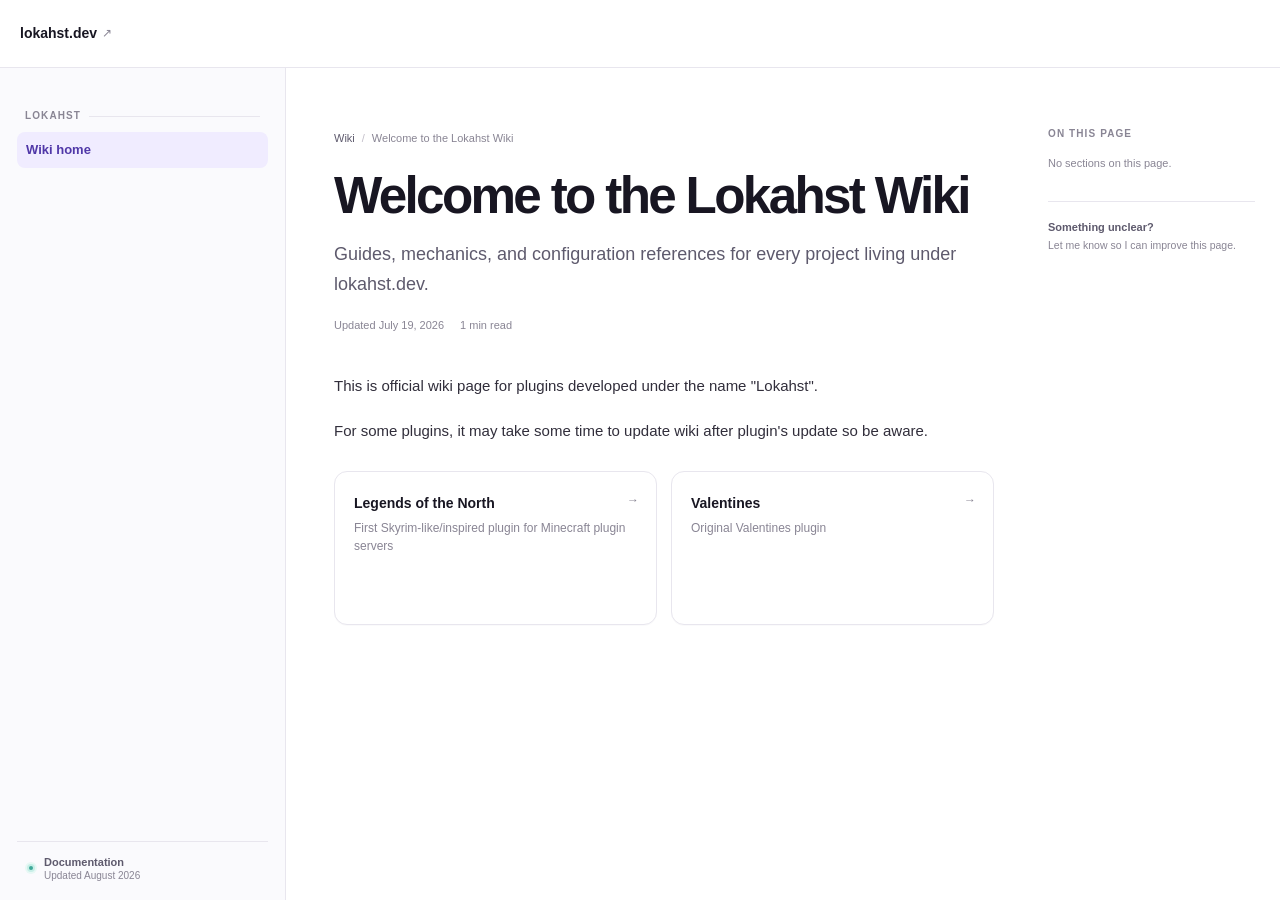
==== commit cff5d802: "Add files via upload" ====
--- a/index.html
+++ b/index.html
@@ -1,163 +1,111 @@
-<!DOCTYPE html>
 <html lang="en">
-<head>
-  <meta charset="utf-8">
-  <meta name="viewport" content="width=device-width, initial-scale=1">
+  <head>
+    <meta charset="UTF-8">
+    <meta http-equiv="X-UA-Compatible" content="IE=edge">
+    <meta name="viewport" content="width=device-width, initial-scale=1">
+    <link rel="stylesheet" href="/styling/style.css">
+    <link rel="stylesheet" href="/styling/markdown.css">
+    <link rel="stylesheet" href="/styling/responsive.css">
 
-  <title>Website Unavailable</title>
-  <meta name="description" content="This website is currently unavailable.">
+    <title>Lokahst.dev - wiki</title>
 
-  <meta property="og:type" content="website">
-  <meta property="og:title" content="Website Unavailable">
-  <meta property="og:description" content="This website is currently unavailable.">
+    <meta name="description" content="Documentation for all Lokahst's development plugins.">
+    <meta name="author" content="Lokahst.dev">
+    <meta name="robots" content="index, follow, max-image-preview:large">
+    <meta name="googlebot" content="index, follow">
+    <meta name="theme-color" content="#f7f8fa">
+    <meta name="application-name" content="Lokahst.dev">
+    <meta name="generator" content="Lokahst.dev">
+    <meta name="referrer" content="strict-origin-when-cross-origin">
+    <link rel="canonical" href="https://wiki.lokahst.dev/">
+    <link rel="icon" href="https://avatars.githubusercontent.com/u/301464382?s=400">
+    <link rel="icon" type="image/png" sizes="512x512" href="https://avatars.githubusercontent.com/u/301464382?s=400">
+    <link rel="icon" type="image/png" sizes="256x256" href="https://avatars.githubusercontent.com/u/301464382?s=400">
+    <link rel="apple-touch-icon" sizes="180x180" href="https://avatars.githubusercontent.com/u/301464382?s=400">
 
-  <meta name="twitter:card" content="summary">
-  <meta name="twitter:title" content="Website Unavailable">
-  <meta name="twitter:description" content="This website is currently unavailable.">
+    <meta property="og:type" content="website">
+    <meta property="og:site_name" content="LokAhst">
+    <meta property="og:title" content="Lokahst.dev - wiki">
+    <meta property="og:description" content="Documentation for all Lokahst's development plugins.">
+    <meta property="og:url" content="https://wiki.lokahst.dev/">
+    <meta property="og:image" content="https://avatars.githubusercontent.com/u/301464382?s=400">
 
-  <style>
-    :root {
-      --bg: #080b12;
-      --bg-soft: #0d111a;
-      --card: rgba(17, 23, 34, 0.78);
+    <meta property="og:image:width" content="1200">
 
-      --border: rgba(148, 163, 184, 0.18);
-      --border-strong: rgba(148, 163, 184, 0.28);
+    <meta property="og:image:height" content="630">
 
-      --text: #f1f5f9;
-      --muted: #94a3b8;
-      --subtle: #64748b;
+    <meta property="og:image:alt" content="Minecraft Plugin Developer">
+    <meta name="twitter:card" content="summary_large_image">
+    <meta name="twitter:title" content="Lokahst.dev - wiki">
+    <meta name="twitter:description" content="Documentation for all Lokahst's development plugins.">
+    <meta name="twitter:image" content="https://avatars.githubusercontent.com/u/301464382?s=400">
 
-      --accent: #60a5fa;
-      --accent-soft: rgba(96, 165, 250, 0.12);
-    }
+    <meta name="keywords" content="LokAhst, Lokahst developer, developer, Minecraft, Java, Bedrock, Minecraft plugin developer, Minecraft plugins, PaperMC, mc, RPG, Minecraft RPG plugins, Modrinth, spigot, bukkit, purpur, Minecraft survival, Minecraft adventure, Minecraft skyrim-focused plugin, LOTN, Legends of the North, Valentines plugin, Minecraft Valentines, Minecraft skyrim-like plugin, Skyrim, The Elder Scrolls V">
+    <script type="application/ld+json">
+      {
+        "@context": "https://schema.org",
+        "@type": "Person",
+        "name": "Lokahst.dev",
+        "url": "https://wiki.lokahst.dev",
+        "logo": "https://avatars.githubusercontent.com/u/301464382?s=400",
+        "description": "Documentation for all Lokahst's plugins.",
+        "sameAs": ["https://github.com/lokahst", "https://modrinth.com/user/lokahst", "https://lokahst.dev/discord"]
+      }
+    </script>
+  </head>
 
-    * {
-      box-sizing: border-box;
-    }
+  <body>
+    <a class="skip-link" href="#wiki-content">Skip to content</a>
 
-    body {
-      margin: 0;
-      min-height: 100vh;
-      padding: 1.5rem;
+    <header class="topbar">
+      <div class="topbar__brand">
+        <button class="menu-button" id="menu-button" type="button" aria-label="Open navigation" aria-expanded="false">Menu</button>
+        <a class="site-link" href="https://lokahst.dev" target="_blank" rel="noreferrer">lokahst.dev <span aria-hidden="true">↗</span></a>
+      </div>
+    </header>
 
-      display: grid;
-      place-items: center;
+    <div class="app-shell">
+      <aside class="sidebar" id="sidebar" aria-label="Documentation navigation">
+        <div class="sidebar__inner">
+          <nav class="nav-tree" id="nav-tree"></nav>
 
-      font-family:
-        Inter,
-        ui-sans-serif,
-        system-ui,
-        -apple-system,
-        BlinkMacSystemFont,
-        "Segoe UI",
-        Roboto,
-        sans-serif;
+          <div class="sidebar__footer">
+            <span class="status-dot" aria-hidden="true"></span>
+            <span><strong>Documentation</strong><small>Updated August 2026</small></span>
+          </div>
+        </div>
+      </aside>
 
-      color: var(--text);
+      <button class="sidebar-scrim" id="sidebar-scrim" type="button" aria-label="Close navigation" hidden></button>
 
-      background:
-        radial-gradient(
-          circle at 50% -10%,
-          rgba(96, 165, 250, 0.09),
-          transparent 45%
-        ),
-        var(--bg);
-    }
+      <main class="main-column">
+        <div class="content-wrap">
+          <article class="wiki-article" id="wiki-content" tabindex="-1" aria-live="polite">
+            <div class="loading-state">
+              <span class="loading-state__mark"></span>
+              <span>Opening the wiki...</span>
+            </div>
+          </article>
+        </div>
+      </main>
 
-    .status-card {
-      width: min(680px, 100%);
-      padding: clamp(1.5rem, 3vw, 2.25rem);
+      <aside class="toc" id="toc" aria-label="On this page">
+        <div class="toc__inner">
+          <p class="eyebrow">On this page</p>
+          <nav id="toc-links"></nav>
+          <div class="toc__help">
+            <p><strong>Something unclear?</strong><span>Let me know so I can improve this page.</span></p>
+          </div>
+        </div>
+      </aside>
+    </div>
 
-      background: var(--card);
+    <noscript>
+      <div class="noscript">This wiki needs javascript enabled to load Markdown pages.</div>
+    </noscript>
 
-      border: 1px solid var(--border);
-      border-radius: 1rem;
-
-      backdrop-filter: blur(12px);
-      -webkit-backdrop-filter: blur(12px);
-
-      box-shadow:
-        0 20px 50px rgba(0, 0, 0, 0.35),
-        0 0 0 1px rgba(255, 255, 255, 0.02);
-    }
-
-    .eyebrow {
-      margin: 0 0 0.75rem;
-
-      color: var(--accent);
-
-      font-size: 0.75rem;
-      font-weight: 700;
-      letter-spacing: 0.12em;
-      text-transform: uppercase;
-    }
-
-    h1 {
-      margin: 0;
-
-      font-size: clamp(1.5rem, 3vw, 2rem);
-      line-height: 1.2;
-      letter-spacing: -0.025em;
-    }
-
-    .message {
-      margin: 0.9rem 0 0;
-
-      max-width: 560px;
-
-      color: var(--muted);
-
-      font-size: 1.02rem;
-      line-height: 1.65;
-    }
-
-    .status {
-      display: flex;
-      align-items: center;
-      gap: 0.55rem;
-
-      margin: 1.5rem 0 0;
-      padding-top: 1rem;
-
-      border-top: 1px solid var(--border);
-
-      color: var(--subtle);
-      font-size: 0.875rem;
-    }
-
-    a {
-      color: var(--accent);
-      text-decoration: none;
-      font-weight: 600;
-    }
-
-    a:hover {
-      text-decoration: underline;
-    }
-
-    @media (max-width: 480px) {
-      body {
-        padding: 1rem;
-      }
-
-      .status-card {
-        border-radius: 0.85rem;
-      }
-    }
-  </style>
-</head>
-
-<body>
-  <main class="status-card" role="main">
-    <p class="eyebrow">Website status</p>
-
-    <h1>Website temporarily unavailable</h1>
-
-    <p class="message">
-      This website is currently unavailable due to domain ownership transfer.
-    </p>
-
-  </main>
-</body>
-</html>
+    <script src="/scripting/projects.js"></script>
+    <script src="/scripting/markdown.js"></script>
+    <script src="/scripting/wiki.js"></script>
+  </body>
+</html>
--- a/styling/style.css
+++ b/styling/style.css
@@ -0,0 +1,63 @@
+:root{color-scheme:light;--paper:#fff;--paper-soft:#fafafd;--ink:#181622;--ink-soft:#5e5a6d;--ink-faint:#898594;--line:#e8e6ee;--line-strong:#dcd9e5;--accent:#6b52c8;--accent-dark:#5038a8;--accent-soft:#f0ecff;--accent-softer:#f8f6ff;--shadow-sm:0 1px 2px #1816220d 0 6px 18px #1816220a;--shadow-lg:0 24px 70px #1f1a302e;--topbar-height:68px;--sidebar-width:286px;--toc-width:238px;font-family:Inter,ui-sans-serif,-apple-system,BlinkMacSystemFont,"Segoe UI",sans-serif;font-synthesis:none}
+*{box-sizing:border-box}
+html{scroll-behavior:smooth;scroll-padding-top:calc(var(--topbar-height) + 28px)}
+body{margin:0;min-width:320px;background:var(--paper);color:var(--ink);font-size:15px;line-height:1.6;-webkit-font-smoothing:antialiased}
+button{font:inherit}
+button,a{-webkit-tap-highlight-color:transparent}
+a{color:inherit}
+.skip-link{position:fixed;z-index:100;top:10px;left:10px;padding:9px 13px;border-radius:8px;background:var(--ink);color:#fff;transform:translateY(-150%);transition:transform 160ms ease}
+.skip-link:focus{transform:translateY(0)}
+.topbar{position:fixed;z-index:40;inset:0 0 auto 0;height:var(--topbar-height);display:flex;align-items:center;justify-content:flex-start;padding:0 24px 0 20px;border-bottom:1px solid var(--line);background:#fffffff0;backdrop-filter:blur(14px)}
+.topbar__brand{display:flex;align-items:center}
+.site-link{display:inline-flex;align-items:center;gap:5px;color:var(--ink);font-size:14px;font-weight:700;text-decoration:none}
+.site-link:hover{color:var(--accent)}
+.site-link span{color:var(--ink-faint);font-size:12px}
+.menu-button{display:none;padding:7px 10px;border:1px solid var(--line);border-radius:8px;background:var(--paper);color:var(--ink);font-size:12px;font-weight:650;cursor:pointer;margin-right:10px}
+.app-shell{min-height:100vh;display:grid;grid-template-columns:var(--sidebar-width) minmax(0,1fr) var(--toc-width);padding-top:var(--topbar-height)}
+.sidebar{position:fixed;z-index:30;top:var(--topbar-height);bottom:0;left:0;width:var(--sidebar-width);border-right:1px solid var(--line);background:var(--paper-soft);overflow:hidden}
+.sidebar__inner{height:100%;display:flex;flex-direction:column;padding:18px 14px 14px;overflow-y:auto;scrollbar-width:thin;scrollbar-color:#d8d4df transparent}
+.nav-tree{flex:1;padding:22px 3px 20px}
+.nav-project + .nav-project{margin-top:25px}
+.nav-project__title{display:flex;align-items:center;gap:8px;margin:0 8px 8px;color:var(--ink-faint);font-size:10px;font-weight:780;letter-spacing:.11em;text-transform:uppercase}
+.nav-project__title::after{height:1px;flex:1;background:var(--line);content:""}
+.nav-project__title span{flex:0 0 auto}
+.nav-link,.nav-section__toggle{width:100%;min-height:36px;display:flex;align-items:center;gap:9px;padding:7px 9px;border:0;border-radius:8px;background:transparent;color:var(--ink-soft);font-size:13px;font-weight:560;text-align:left;text-decoration:none;cursor:pointer;transition:background 130ms ease,color 130ms ease}
+.nav-link:hover,.nav-section__toggle:hover{background:#f0eef5;color:var(--ink)}
+.nav-link.active{background:var(--accent-soft);color:var(--accent-dark);font-weight:700}
+.nav-section__toggle span{flex:1}
+.nav-section__toggle::after{width:6px;height:6px;flex:0 0 auto;margin:0 4px 0 8px;border-right:1.5px solid var(--ink-faint);border-bottom:1.5px solid var(--ink-faint);content:"";transform:rotate(-45deg);transition:transform 150ms ease}
+.nav-section__toggle[aria-expanded="true"]::after{transform:rotate(45deg)}
+.nav-section__children{position:relative;margin-left:16px;padding-left:9px}
+.nav-section__children::before{position:absolute;inset:2px auto 5px 0;width:1px;background:var(--line);content:""}
+.nav-section__children[hidden]{display:none}
+.nav-section__children .nav-link{min-height:32px;padding-top:5px;padding-bottom:5px;font-size:12.5px}
+.sidebar__footer{display:flex;align-items:center;gap:9px;margin:0 3px;padding:13px 10px 4px;border-top:1px solid var(--line);color:var(--ink-soft);line-height:1.3}
+.sidebar__footer > span:last-child{display:flex;flex-direction:column}
+.sidebar__footer strong{font-size:11px;font-weight:680}
+.sidebar__footer small{color:var(--ink-faint);font-size:10px}
+.status-dot{width:8px;height:8px;flex:0 0 auto;border:2px solid #c7eee7;border-radius:50%;background:#3da898;box-shadow:0 0 0 2px #e8f8f5}
+.main-column{grid-column:2;min-width:0}
+.content-wrap{width:min(100%,860px);margin:0 auto;padding:62px 48px 40px}
+.wiki-article{min-height:58vh;outline:none}
+.toc{position:fixed;z-index:10;top:var(--topbar-height);right:0;bottom:0;width:var(--toc-width);background:var(--paper)}
+.toc__inner{max-height:100%;padding:58px 25px 30px 6px;overflow-y:auto}
+.eyebrow{margin:0 0 13px;color:var(--ink-faint);font-size:10px;font-weight:780;letter-spacing:.11em;text-transform:uppercase}
+#toc-links{display:flex;flex-direction:column}
+#toc-links a{position:relative;padding:5px 0 5px 12px;border-left:1px solid var(--line);color:var(--ink-faint);font-size:12px;line-height:1.45;text-decoration:none;transition:color 130ms ease,border-color 130ms ease}
+#toc-links a:hover,#toc-links a.active{border-left-color:var(--accent);color:var(--accent-dark)}
+#toc-links a[data-level="3"]{padding-left:23px;font-size:11.5px}
+.toc__help{display:flex;gap:10px;margin-top:28px;padding-top:18px;border-top:1px solid var(--line);color:var(--ink-faint)}
+.toc__help p{display:flex;flex-direction:column;margin:0;font-size:10.5px;line-height:1.45}
+.toc__help strong{margin-bottom:2px;color:var(--ink-soft);font-size:11px}
+.toc-empty{color:var(--ink-faint);font-size:11px}
+.loading-state{min-height:280px;display:grid;place-items:center;align-content:center;gap:15px;color:var(--ink-faint);font-size:13px}
+.loading-state__mark{width:26px;height:26px;border:2px solid var(--line);border-top-color:var(--accent);border-radius:50%;animation:spin 700ms linear infinite}
+@keyframes spin {
+to{transform:rotate(360deg)}
+}
+.sidebar-scrim{display:none}
+.noscript{position:fixed;z-index:100;inset:auto 16px 16px 16px;padding:12px 16px;border-radius:10px;background:#332d45;color:#fff;text-align:center}
+@media (prefers-reduced-motion: reduce) {
+html{scroll-behavior:auto}
+*,::before,::after{scroll-behavior:auto!important;animation-duration:.01ms!important;transition-duration:.01ms!important}
+}
--- a/styling/markdown.css
+++ b/styling/markdown.css
@@ -0,0 +1,91 @@
+.article-head { margin-bottom: 38px; }
+.breadcrumbs { display: flex; flex-wrap: wrap; align-items: center; gap: 7px; margin-bottom: 21px; color: var(--ink-faint); font-size: 11px; }
+.breadcrumbs a { color: var(--ink-soft); text-decoration: none; }
+.breadcrumbs a:hover { color: var(--accent); }
+.breadcrumb-separator { color: #c2bec9; }
+
+.article-head h1 { margin: 0; color: var(--ink); font-size: clamp(2.35rem, 4vw, 3.45rem); font-weight: 760; letter-spacing: -0.052em; line-height: 1.06; }
+.article-head .lead { max-width: 690px; margin: 17px 0 0; color: var(--ink-soft); font-size: 18px; line-height: 1.65; }
+.article-meta { display: flex; flex-wrap: wrap; align-items: center; gap: 7px 16px; margin-top: 18px; color: var(--ink-faint); font-size: 11px; }
+.article-meta span { display: inline-flex; align-items: center; gap: 6px; }
+
+.markdown-body { color: #312e3b; font-size: 15px; line-height: 1.78; }
+.markdown-body > *:first-child { margin-top: 0; }
+.markdown-body h1, .markdown-body h2, .markdown-body h3, .markdown-body h4, .markdown-body h5, .markdown-body h6 { position: relative; color: var(--ink); font-weight: 720; letter-spacing: -0.025em; scroll-margin-top: calc(var(--topbar-height) + 28px); }
+.markdown-body h1 { margin: 58px 0 19px; font-size: 31px; line-height: 1.22; }
+.markdown-body h2 { margin: 54px 0 17px; padding-top: 3px; font-size: 27px; line-height: 1.28; }
+.markdown-body h3 { margin: 34px 0 12px; font-size: 20px; line-height: 1.35; }
+.markdown-body h4 { margin: 27px 0 9px; font-size: 16px; }
+.markdown-body h5, .markdown-body h6 { margin: 23px 0 8px; font-size: 14px; }
+.markdown-body .heading-anchor { margin-left: 7px; color: #b7b1c4; font-weight: 500; opacity: 0; text-decoration: none; transition: opacity 130ms ease; }
+.markdown-body :is(h1, h2, h3, h4, h5, h6):hover .heading-anchor, .markdown-body .heading-anchor:focus { opacity: 1; }
+.markdown-body p { margin: 0 0 18px; }
+.markdown-body strong { color: #262331; font-weight: 710; }
+.markdown-body a { color: var(--accent-dark); font-weight: 600; text-decoration-color: #c3b9e8; text-decoration-thickness: 1px; text-underline-offset: 3px; }
+.markdown-body a:hover { color: var(--accent); text-decoration-color: var(--accent); }
+.markdown-body img { max-width: 100%; height: auto; display: block; margin: 24px auto; border-radius: 10px; }
+.markdown-body ul, .markdown-body ol { margin: 12px 0 22px; padding-left: 23px; }
+.markdown-body li { margin: 7px 0; padding-left: 4px; }
+.markdown-body li::marker { color: var(--accent); font-weight: 700; }
+.markdown-body hr { height: 1px; margin: 42px 0; border: 0; background: var(--line); }
+
+.markdown-body blockquote { margin: 25px 0; padding: 16px 18px; border: 1px solid #ded8f4; border-left: 3px solid var(--accent); border-radius: 0 10px 10px 0; background: var(--accent-softer); color: #494357; }
+.markdown-body blockquote > *:last-child { margin-bottom: 0; }
+.markdown-body blockquote strong:first-child { color: var(--accent-dark); }
+
+.markdown-body code { padding: 2px 5px; border: 1px solid #e4e1e9; border-radius: 5px; background: #f5f3f7; color: #a33c5d; font: 0.88em/1.5 "SFMono-Regular", Consolas, "Liberation Mono", monospace; }
+.code-block { position: relative; margin: 23px 0; }
+.code-block__bar { min-height: 37px; display: flex; align-items: center; justify-content: space-between; padding: 0 8px 0 14px; border: 1px solid #353140; border-bottom: 0; border-radius: 10px 10px 0 0; background: #2d2936; color: #b8b1c6; }
+.code-block__bar span { font: 600 10px/1 ui-monospace, SFMono-Regular, Consolas, monospace; letter-spacing: 0.06em; text-transform: uppercase; }
+.code-copy { display: flex; align-items: center; gap: 5px; padding: 5px 7px; border: 0; border-radius: 5px; background: transparent; color: #c8c1d4; font-size: 10px; cursor: pointer; }
+.code-copy:hover { background: #413b4d; color: #fff; }
+.markdown-body pre { margin: 0; padding: 18px; border: 1px solid #353140; border-radius: 0 0 10px 10px; background: #201d28; color: #eeeaf5; overflow-x: auto; }
+.markdown-body pre code { padding: 0; border: 0; background: transparent; color: inherit; font-size: 12px; line-height: 1.7; }
+
+.table-wrap { margin: 23px 0; border: 1px solid var(--line); border-radius: 10px; overflow-x: auto; }
+.markdown-body table { width: 100%; border-collapse: collapse; font-size: 13px; line-height: 1.55; }
+.markdown-body th, .markdown-body td { padding: 12px 14px; border-bottom: 1px solid var(--line); text-align: left; vertical-align: top; }
+.markdown-body tr:last-child td { border-bottom: 0; }
+.markdown-body th { background: var(--paper-soft); color: var(--ink-soft); font-size: 11px; font-weight: 740; letter-spacing: 0.035em; text-transform: uppercase; }
+.markdown-body td:first-child { color: var(--ink); font-weight: 600; }
+
+.doc-card-grid { display: grid; grid-template-columns: repeat(2, minmax(0, 1fr)); gap: 14px; margin: 27px 0 34px; }
+.doc-card { position: relative; min-height: 154px; display: flex; flex-direction: column; padding: 19px; border: 1px solid var(--line); border-radius: 13px; background: var(--paper); text-decoration: none !important; box-shadow: 0 1px 0 rgba(31, 26, 48, 0.02); transition: transform 160ms ease, border-color 160ms ease, box-shadow 160ms ease; }
+.doc-card:hover { transform: translateY(-3px); border-color: #cdc6e0; box-shadow: var(--shadow-sm); }
+.doc-card strong { margin-bottom: 3px; color: var(--ink); font-size: 14px; }
+.doc-card span { color: var(--ink-faint); font-size: 12px; font-weight: 450; line-height: 1.5; }
+.doc-card__arrow { position: absolute; top: 19px; right: 17px; color: #aaa4b6; }
+
+.callout { display: block; margin: 24px 0; padding: 15px 17px; border: 1px solid #d8d1f0; border-radius: 10px; background: var(--accent-softer); }
+.callout--warning { border-color: #f0d9ad; background: #fffaf0; }
+.callout--success { border-color: #cbe8e2; background: #f1fbf9; }
+.callout__body { min-width: 0; }
+.callout__title { display: block; margin-bottom: 2px; color: var(--ink); font-size: 12px; font-weight: 730; }
+.callout__body > * { color: var(--ink-soft); font-size: 12.5px; line-height: 1.6; }
+.callout__body > :last-child { margin-bottom: 0; }
+.callout__body > :first-child:not(.callout__title) { margin-top: 0; }
+
+.spoiler { margin: 24px 0; border: 1px solid var(--line-strong); border-radius: 10px; background: var(--paper); overflow: hidden; }
+.spoiler summary { position: relative; padding: 14px 44px 14px 16px; color: var(--ink); font-size: 13px; font-weight: 700; list-style: none; cursor: pointer; user-select: none; }
+.spoiler summary::-webkit-details-marker { display: none; }
+.spoiler summary::after { position: absolute; top: 50%; right: 18px; width: 7px; height: 7px; border-right: 1.5px solid var(--ink-faint); border-bottom: 1.5px solid var(--ink-faint); content: ""; transform: translateY(-65%) rotate(45deg); transition: transform 150ms ease; }
+.spoiler[open] summary::after { transform: translateY(-35%) rotate(225deg); }
+.spoiler summary:hover { background: var(--paper-soft); }
+.spoiler__content { padding: 17px 17px 1px; border-top: 1px solid var(--line); }
+.spoiler__content > :first-child { margin-top: 0; }
+.spoiler__content > :last-child { margin-bottom: 16px; }
+.spoiler__content > .code-block:first-child { margin-top: 0; }
+
+.steps { margin: 26px 0; counter-reset: steps; }
+.step { position: relative; min-height: 66px; margin-left: 17px; padding: 0 0 29px 35px; border-left: 1px solid var(--line-strong); counter-increment: steps; }
+.step:last-child { padding-bottom: 0; border-color: transparent; }
+.step::before { position: absolute; top: -2px; left: -17px; width: 32px; height: 32px; display: grid; place-items: center; border: 1px solid #d6cfed; border-radius: 50%; background: var(--paper); color: var(--accent-dark); font-size: 11px; font-weight: 750; content: counter(steps); }
+.step strong { display: block; margin-bottom: 3px; font-size: 13.5px; }
+.step p { margin: 0; color: var(--ink-soft); font-size: 13px; }
+
+.article-error { min-height: 420px; display: grid; place-items: center; align-content: center; text-align: center; }
+.article-error__code { margin-bottom: 10px; color: var(--accent); font-size: 12px; font-weight: 760; letter-spacing: 0.12em; text-transform: uppercase; }
+.article-error h1 { margin: 0 0 10px; font-size: 38px; letter-spacing: -0.04em; }
+.article-error p { max-width: 430px; margin: 0 0 20px; color: var(--ink-soft); }
+.article-error__retry { padding: 9px 14px; border: 0; border-radius: 8px; background: var(--accent); color: #fff; font-weight: 650; cursor: pointer; }
+.article-error__retry:hover { background: var(--accent-dark); }
--- a/styling/responsive.css
+++ b/styling/responsive.css
@@ -0,0 +1,52 @@
+@media (max-width: 1180px) {
+:root{--toc-width:210px;--sidebar-width:265px}
+.content-wrap{padding-inline:38px}
+.toc__inner{padding-right:16px}
+}
+@media (max-width: 980px) {
+:root{--sidebar-width:278px}
+.app-shell{display:block}
+.main-column{margin-left:var(--sidebar-width)}
+.toc{display:none}
+.content-wrap{max-width:790px;padding-inline:46px}
+}
+@media (max-width: 760px) {
+:root{--topbar-height:62px}
+.topbar{padding-inline:13px}
+.menu-button{display:inline-flex}
+.sidebar{top:var(--topbar-height);width:min(86vw,304px);transform:translateX(-102%);box-shadow:none;transition:transform 220ms cubic-bezier(.2,.7,.2,1)}
+.sidebar.open{transform:translateX(0);box-shadow:var(--shadow-lg)}
+.sidebar__inner{padding-top:17px}
+.sidebar-scrim{position:fixed;z-index:25;inset:0;width:100%;height:100%;display:block;padding:0;border:0;background:#1c182a4d;backdrop-filter:blur(2px)}
+.sidebar-scrim[hidden]{display:none}
+body.menu-open{overflow:hidden}
+.main-column{margin-left:0}
+.content-wrap{width:100%;padding:42px 24px 30px}
+.article-head{margin-bottom:32px}
+.article-head h1{font-size:clamp(2.15rem,11vw,3rem)}
+.article-head .lead{font-size:16px;line-height:1.6}
+.markdown-body h2{margin-top:44px;font-size:24px}
+}
+@media (max-width: 520px) {
+.content-wrap{padding-inline:19px}
+.breadcrumbs{margin-bottom:17px}
+.article-head h1{letter-spacing:-.045em}
+.article-head .lead{margin-top:13px}
+.article-meta{align-items:flex-start;flex-direction:column}
+.doc-card-grid{grid-template-columns:1fr}
+.doc-card{min-height:138px}
+.markdown-body{font-size:14.5px}
+.markdown-body h2{font-size:22px}
+.markdown-body h3{font-size:18px}
+.markdown-body blockquote{padding-inline:14px}
+.table-wrap{margin-right:-10px}
+}
+@media print {
+.topbar,.sidebar,.toc{display:none!important}
+.app-shell{display:block;padding:0}
+.main-column{margin:0}
+.content-wrap{width:100%;max-width:none;padding:0}
+.markdown-body a{color:inherit}
+}
+
+/* Faster loading, right? */
